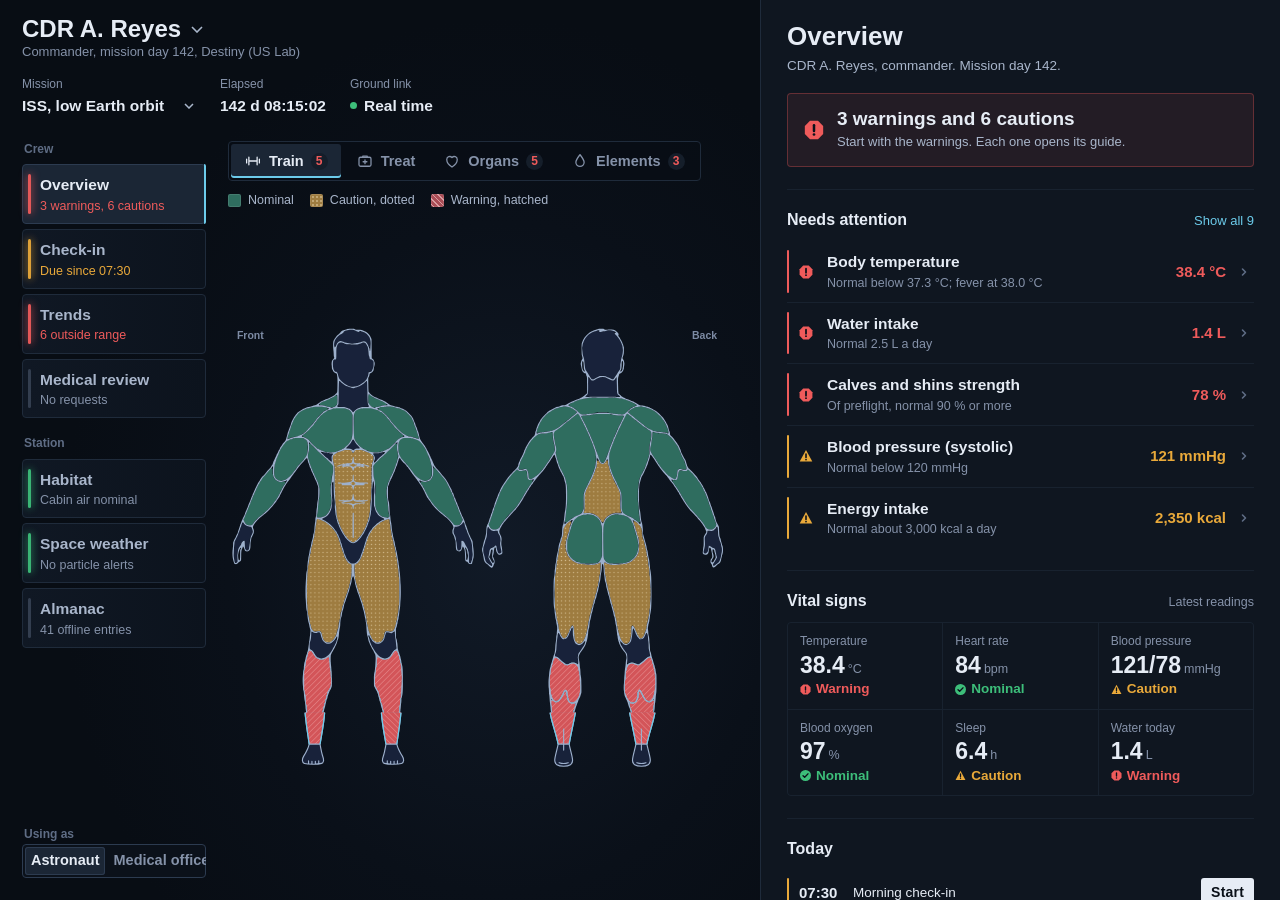
==== index.html @ b02e82f6 "Health Check at a Glance: crew health console Offline crew health console: body model always on scre" ====
<!DOCTYPE html>
<html lang="en">
<head>
<meta charset="UTF-8">
<meta name="viewport" content="width=device-width, initial-scale=1.0">
<title>Health Check at a Glance</title>
<meta name="description" content="Crew health console: body model, readings, guides and medical review, all on board.">
<link rel="icon" href="assets/img/mark.svg" type="image/svg+xml">
<link rel="stylesheet" href="assets/css/app.css"><!-- avoid-ai-design-ignore: K7 (focus styles live in app.css: :focus-visible) -->
</head>
<body>
<div class="app" id="app" data-view="overview">
  <!-- The deck: who is being looked at, where to go, and the body model. It never changes screen. -->
  <section class="deck" aria-label="Crew member and body model">
    <header class="ident">
      <div class="who">
        <label class="crew-pick"><span class="sr">Crew member</span><select id="crewSel"></select></label>
        <div class="who-sub" id="whoSub"></div>
      </div>
      <dl class="mission">
        <div><dt>Mission</dt><dd><select id="missionSel" aria-label="Mission"></select></dd></div>
        <div><dt>Elapsed</dt><dd class="num" id="met">--</dd></div>
        <div><dt>Ground link</dt><dd class="link" id="linkChip"></dd></div>
      </dl>
    </header>
    <div class="rail">
      <nav class="ann" id="ann" aria-label="Main"></nav>
      <div class="rolebox">
        <span class="ann-l" id="roleLbl">Using as</span>
        <div class="seg role slider" role="group" aria-labelledby="roleLbl">
          <button class="role-btn on" data-role="astro" aria-pressed="true">Astronaut</button>
          <button class="role-btn" data-role="cmo" aria-pressed="false">Medical officer</button>
          <i class="ink" aria-hidden="true"></i>
        </div>
      </div>
    </div>
    <div class="bodybar">
      <div class="modes slider" role="tablist" aria-label="Body view" id="modes"></div>
      <div class="legend" id="legend"></div>
    </div>
    <div class="stage" id="stage"></div>
  </section>
  <!-- Everything about the astronaut opens here. -->
  <aside class="panel" id="panel" aria-live="polite"><div class="panel-in" id="panelIn"></div></aside>
</div>
<div class="toast-wrap" id="toasts" aria-live="polite"></div>
<div class="tip" id="tip" hidden></div>
<div class="modal" id="modal" hidden><div class="modal-card" role="dialog" aria-modal="true"><div id="modalBody"></div></div></div>
<script src="assets/js/geometry.js"></script>
<script src="assets/js/data.js"></script>
<script src="assets/js/app.js"></script>
</body>
</html>
---- assets/css/app.css ----
/* avoid-ai-design-ignore: SD2 */
/* Health Check at a Glance: flight console theme
   Layout: the deck (identity, annunciator navigation, body model) stays on screen at all times.
   Everything about the astronaut opens in the panel on the right, whose width follows the screen.
   Status follows spacecraft caution and warning convention: Nominal (green circle), Caution (amber triangle),
   Warning (red diamond), always paired with a shape and a word, and with a texture on the body model. */
@font-face{font-family:"Barlow";src:url(../fonts/barlow-latin-400-normal.woff2) format("woff2");font-weight:400;font-display:swap}
@font-face{font-family:"Barlow";src:url(../fonts/barlow-latin-500-normal.woff2) format("woff2");font-weight:500;font-display:swap}
@font-face{font-family:"Barlow";src:url(../fonts/barlow-latin-600-normal.woff2) format("woff2");font-weight:600;font-display:swap}
@font-face{font-family:"Barlow";src:url(../fonts/barlow-latin-700-normal.woff2) format("woff2");font-weight:700;font-display:swap}
@font-face{font-family:"Barlow Semi Condensed";src:url(../fonts/barlow-semi-condensed-latin-500-normal.woff2) format("woff2");font-weight:500;font-display:swap}
@font-face{font-family:"Barlow Semi Condensed";src:url(../fonts/barlow-semi-condensed-latin-600-normal.woff2) format("woff2");font-weight:600;font-display:swap}
@font-face{font-family:"Barlow Semi Condensed";src:url(../fonts/barlow-semi-condensed-latin-700-normal.woff2) format("woff2");font-weight:700;font-display:swap}

:root{
  color-scheme:dark;
  /* surfaces, darkest to lightest */
  --void:#080D14; --hull:#0B111A; --panel:#0F1620; --raised:#151E2A; --raised2:#1B2635;
  --line:#1F2B3B; --line2:#18222F; --line3:#2C3B50;
  /* text */
  --ink:#E6ECF5; --ink2:#A9B6CB; --muted:#8592A9; --faint:#5F6D85;
  /* selection and focus only */
  --accent:#6CCBEA; --accent-dim:rgba(108,203,234,.12);
  /* routine and points */
  --meteor:#F07A45;
  --good:#3DBE7A; --warn:#E9A93A; --bad:#EF5B5B;
  --good-bg:rgba(61,190,122,.12); --warn-bg:rgba(233,169,58,.13); --bad-bg:rgba(239,91,91,.14); --info-bg:rgba(108,203,234,.11);
  --r:4px; --r-sm:3px;
  --pw:520px; --ease:cubic-bezier(.22,.8,.24,1);
  --cond:"Barlow Semi Condensed","Barlow","Segoe UI",Arial,sans-serif;
  font-family:"Barlow","Segoe UI",Roboto,Arial,sans-serif;
}
*{box-sizing:border-box;margin:0;padding:0}
html,body{height:100%}
body{background:var(--void);color:var(--ink);font-size:14px;line-height:1.45;-webkit-font-smoothing:antialiased;font-variant-numeric:tabular-nums;overflow:hidden}
button,select,input,textarea{font:inherit;color:inherit}
button{cursor:pointer;border:none;background:none;text-align:inherit}
a{color:var(--accent)}
:focus-visible{outline:2px solid var(--accent);outline-offset:2px}
.num{font-variant-numeric:tabular-nums}
svg{flex:none}
.sr{position:absolute;width:1px;height:1px;overflow:hidden;clip:rect(0 0 0 0)}
.s-good{--st:var(--good)}.s-warn{--st:var(--warn)}.s-bad{--st:var(--bad)}.s-info{--st:var(--accent)}.s-off{--st:var(--faint)}

/* ---------- frame ---------- */
.app{display:flex;height:100vh;overflow:hidden}
.deck{flex:1;min-width:0;display:grid;grid-template-columns:206px minmax(0,1fr);grid-template-rows:auto auto minmax(0,1fr);grid-template-areas:"ident ident" "ann bar" "ann stage";
  background:radial-gradient(ellipse 58% 60% at 66% 62%,#111A27 0%,#0A1019 62%,var(--void) 100%)}
.panel{flex:none;width:min(var(--pw),58vw);height:100vh;overflow:auto;overscroll-behavior:contain;background:var(--panel);border-left:1px solid var(--line);
  transition:width .44s var(--ease);scrollbar-width:thin;scrollbar-color:var(--line3) transparent}

/* ---------- deck: identity ---------- */
.ident{grid-area:ident;display:flex;align-items:center;gap:14px 28px;flex-wrap:wrap;padding:18px 26px 14px}
.who{min-width:0}
.crew-pick select{appearance:none;border:none;background:transparent;font-family:var(--cond);font-size:26px;font-weight:700;line-height:1.1;padding-right:22px;cursor:pointer;max-width:100%;
  background-image:url("data:image/svg+xml,%3Csvg xmlns='http://www.w3.org/2000/svg' width='12' height='7'%3E%3Cpath d='M1 1l5 5 5-5' stroke='%23A9B6CB' stroke-width='1.6' fill='none'/%3E%3C/svg%3E");background-repeat:no-repeat;background-position:right 2px center}
.crew-pick select option,.mission select option{background:var(--panel);font-size:15px}
.crew-pick select:hover{color:#fff}
.who-sub{font-size:13px;color:var(--muted);margin-top:1px}
.mission{display:flex;gap:6px 24px;flex-wrap:wrap}
.mission div{display:flex;flex-direction:column;gap:1px;min-width:0}
.mission dt{font-size:12px;color:var(--muted);font-weight:500}
.mission dd{font-family:var(--cond);font-size:15.5px;font-weight:600;white-space:nowrap}
.mission select{appearance:none;border:none;background:transparent;font-weight:600;padding-right:16px;cursor:pointer;
  background-image:url("data:image/svg+xml,%3Csvg xmlns='http://www.w3.org/2000/svg' width='10' height='6'%3E%3Cpath d='M1 1l4 4 4-4' stroke='%23A9B6CB' stroke-width='1.5' fill='none'/%3E%3C/svg%3E");background-repeat:no-repeat;background-position:right 2px center}
.link{display:flex;align-items:center;gap:7px}
.link i{width:7px;height:7px;border-radius:50%;background:var(--good);flex:none}
.link.delay i{background:var(--warn)}

/* segmented controls with a sliding indicator */
.slider{position:relative}
.slider>.ink{position:absolute;left:0;pointer-events:none;transition:transform .32s var(--ease),width .32s var(--ease),top .32s var(--ease),height .32s var(--ease)}
.seg{display:inline-flex;border:1px solid var(--line3);border-radius:var(--r);padding:2px;gap:2px;background:var(--hull);margin-left:auto}
.seg>.ink{top:2px;bottom:2px;border-radius:var(--r-sm);background:var(--raised2);box-shadow:inset 0 0 0 1px var(--line3)}
.role-btn{position:relative;z-index:1;height:28px;padding:0 12px;border-radius:var(--r-sm);font-family:var(--cond);font-size:14.5px;font-weight:600;color:var(--muted);white-space:nowrap;transition:color .2s}
.role-btn:hover,.role-btn.on{color:var(--ink)}

/* ---------- deck: annunciator navigation ----------
   Each key is a lamp: the color says how that area is doing right now, the text says why. */
.rail{grid-area:ann;display:flex;flex-direction:column;min-height:0;padding:12px 0 22px 26px;overflow:auto;scrollbar-width:none}
.ann{display:flex;flex-direction:column;gap:5px}
.rolebox{margin-top:auto;padding-top:18px;display:flex;flex-direction:column}
.rolebox .seg{margin-left:0;display:flex}
.rolebox .role-btn{flex:1;text-align:center;padding:0 6px}
.ann-l{font-size:12px;font-weight:600;color:var(--faint);margin:12px 0 1px 2px}
.ann-l:first-child{margin-top:0}
.key{position:relative;display:flex;flex-direction:column;align-items:flex-start;gap:1px;min-width:0;padding:9px 12px 9px 17px;border:1px solid var(--line);border-radius:var(--r);
  background:linear-gradient(90deg,#101824,#0C131D);transition:border-color .2s,background-color .2s}
.key .lamp{position:absolute;left:5px;top:9px;bottom:9px;width:3px;border-radius:2px;background:var(--st);box-shadow:0 0 9px var(--st);opacity:.95}
.key.s-off .lamp{box-shadow:none;opacity:.45}
.key b{font-family:var(--cond);font-size:15.5px;font-weight:600;color:var(--ink2);white-space:nowrap;overflow:hidden;text-overflow:ellipsis;max-width:100%;transition:color .2s}
.key span{font-size:12.5px;color:var(--st);line-height:1.3}
.key.s-off span,.key.s-good span{color:var(--muted)}
.key:hover{border-color:var(--line3)}
.key:hover b{color:var(--ink)}
.key.on{border-color:var(--line3);background:var(--raised2)}
.key.on b{color:var(--ink)}
.key.on::after{content:"";position:absolute;top:-1px;bottom:-1px;right:-1px;width:2px;background:var(--accent);border-radius:0 var(--r) var(--r) 0}
.key.s-bad .lamp{animation:lamp 2.2s ease-in-out infinite}
@keyframes lamp{50%{opacity:.45;box-shadow:0 0 3px var(--st)}}

/* ---------- deck: body view switch and the model ---------- */
.bodybar{grid-area:bar;display:flex;align-items:center;gap:10px 22px;flex-wrap:wrap;padding:12px 26px 0}
.modes{display:inline-flex;gap:2px;padding:2px;border:1px solid var(--line);border-radius:var(--r);background:rgba(8,13,20,.6)}
.modes>.ink{border-radius:var(--r-sm);background:var(--raised2);box-shadow:inset 0 -2px 0 var(--accent)}
.mode{position:relative;z-index:1;display:flex;align-items:center;gap:7px;height:34px;padding:0 13px;border-radius:var(--r-sm);color:var(--muted);transition:color .2s}
.mode svg{width:18px;height:18px;fill:none;stroke:currentColor;stroke-width:1.7;stroke-linecap:round;stroke-linejoin:round}
.mode b{font-family:var(--cond);font-size:14.5px;font-weight:600}
.mode:hover,.mode.on{color:var(--ink)}
.mode .n{font-family:var(--cond);font-size:12px;font-weight:700;font-style:normal;min-width:17px;height:17px;border-radius:9px;display:grid;place-items:center;padding:0 4px;background:var(--raised)}
.mode .n.warn{color:var(--warn)}.mode .n.bad{color:var(--bad)}
.legend{display:flex;flex-wrap:wrap;gap:6px 16px;margin-left:auto;font-size:12.5px;color:var(--ink2)}
.lg{display:flex;align-items:center;gap:7px;white-space:nowrap}
.sw{width:13px;height:13px;border-radius:2px;border:1px solid rgba(255,255,255,.1)}
.stage{grid-area:stage;min-height:0;display:flex;align-items:center;justify-content:flex-end;padding:6px 30px 22px 18px}
.stage svg.figure{height:100%;width:auto;max-width:100%;display:block;overflow:visible}
.stage.swap svg.figure{animation:figin .42s var(--ease)}
@keyframes figin{from{opacity:0;transform:scale(.985)}}
.viewlbl{font-family:var(--cond);font-size:13px;fill:#7D8BA4;font-weight:600}
.rg{transition:fill .25s;cursor:pointer;outline:none}
.rg.off{cursor:default}
.rg:not(.off):hover{filter:brightness(1.28)}
.rg.sel{stroke:var(--accent);stroke-width:1.4;paint-order:stroke}
.rg.ext.sel{stroke:none}
.rg:focus-visible{stroke:var(--accent);stroke-width:2}
.organ{cursor:pointer;outline:none}
.organ:hover{filter:brightness(1.2)}
.organ.sel{stroke:var(--accent)!important;stroke-width:1.3}
.organ:focus-visible{stroke:var(--accent)!important;stroke-width:2}
svg .callout{cursor:pointer;outline:none}
svg .callout text{font-family:"Barlow",Arial,sans-serif}
svg .callout .cl-n{font-size:11.5px;font-weight:600;fill:#E6ECF5}
svg .callout .cl-v{font-size:10.5px;font-weight:500}
svg .callout .cl-m{font-size:9.5px;fill:#8592A9}
svg .callout:hover .cl-n{fill:#FFFFFF}
svg .callout.sel .cl-n{fill:var(--accent)}
svg .callout.sel .leader{stroke:var(--accent)}
svg .callout:focus-visible .cl-n{text-decoration:underline}
.leader{fill:none;stroke:#3C4C68;stroke-width:.8}
.water-lbl{font:600 11px "Barlow",Arial,sans-serif;paint-order:stroke;stroke:#0E1521;stroke-width:2px;stroke-opacity:.8}
.sensor .pulse{fill:none;stroke-width:1.3;animation:pulse 2.4s ease-out infinite;transform-box:fill-box;transform-origin:center}
@keyframes pulse{0%{transform:scale(1);opacity:.9}100%{transform:scale(2.6);opacity:0}}
.fluid-wave{animation:wave 6s linear infinite}
@keyframes wave{from{transform:translateX(0)}to{transform:translateX(-80px)}}

/* ---------- panel ---------- */
.panel-in{padding:22px 26px 34px;min-height:100%}
.ph{margin-bottom:18px}
.crumb{display:flex;gap:7px;align-items:center;font-size:12.5px;color:var(--faint);margin-bottom:3px}
.crumb button{color:var(--muted);font-weight:500}
.crumb button:hover{color:var(--ink)}
.ph-row{display:flex;align-items:center;gap:12px;flex-wrap:wrap}
.ph h2{font-family:var(--cond);font-size:26px;font-weight:700;line-height:1.15}
.ph-sub{font-size:13.5px;color:var(--ink2);margin-top:4px}
.pb{display:flex;flex-direction:column;gap:22px}
.blk{min-width:0}
.blk+.blk,.fold+.blk,.blk+.fold,.verdict+.blk{border-top:1px solid var(--line2);padding-top:18px}
.blk-h{display:flex;align-items:baseline;gap:10px;margin-bottom:10px}
.blk-h h3{font-family:var(--cond);font-size:16px;font-weight:600;color:var(--ink)}
.blk-h .aside{margin-left:auto;font-size:12.5px;color:var(--muted);text-align:right}
.lead{font-size:14px;color:var(--ink2);line-height:1.5}
.lead .muted{color:var(--muted)}
.linkbtn{color:var(--accent);font-size:13px;font-weight:500;display:inline-flex;align-items:center;gap:4px}
.linkbtn:hover{text-decoration:underline}
.linkbtn.more{align-self:flex-start}
.go{width:12px;height:12px;fill:none;stroke:currentColor;stroke-width:1.6;stroke-linecap:round;stroke-linejoin:round}
.empty{padding:18px 0;color:var(--muted)}
.actions-row{display:flex;gap:8px;flex-wrap:wrap;align-items:center}

/* entrance: the header, then each block, a few frames apart */
.panel-in.enter .ph,.panel-in.enter .pb>*{animation:rise .42s var(--ease) both}
.panel-in.enter .pb>*:nth-child(1){animation-delay:.04s}
.panel-in.enter .pb>*:nth-child(2){animation-delay:.08s}
.panel-in.enter .pb>*:nth-child(3){animation-delay:.12s}
.panel-in.enter .pb>*:nth-child(4){animation-delay:.16s}
.panel-in.enter .pb>*:nth-child(n+5){animation-delay:.2s}
@keyframes rise{from{opacity:0;transform:translateY(8px)}}
.flash{animation:fade .3s var(--ease)}
@keyframes fade{from{opacity:0;transform:translateY(4px)}}

/* folds: closed by default, open with an animated height */
.fold{border-top:1px solid var(--line2)}
.fold-h{display:flex;align-items:center;gap:10px;width:100%;padding:13px 0;color:var(--ink2)}
.fold-h:hover{color:var(--ink)}
.ft{font-family:var(--cond);font-size:15.5px;font-weight:600}
.fold-h .aside{margin-left:auto;font-size:12.5px;color:var(--muted)}
.chev{width:12px;height:12px;fill:none;stroke:currentColor;stroke-width:1.6;stroke-linecap:round;transition:transform .3s var(--ease)}
.fold-h .aside+.chev{margin-left:0}
.fold-h .ft+.chev{margin-left:auto}
.fold.open .chev{transform:rotate(180deg)}
.fold-b{display:grid;grid-template-rows:0fr;transition:grid-template-rows .36s var(--ease)}
.fold.open .fold-b{grid-template-rows:1fr}
.fold-in{overflow:hidden;min-height:0}
.fold.open .fold-in{padding-bottom:6px}

/* tabs: one pane at a time */
.tabs{display:flex;gap:4px;border-bottom:1px solid var(--line);margin:16px 0 14px}
.tabs>.ink{bottom:-1px;height:2px;background:var(--accent)}
.tab{display:flex;align-items:center;gap:7px;padding:9px 10px;font-family:var(--cond);font-size:15px;font-weight:600;color:var(--muted);transition:color .2s}
.tab:hover,.tab.on{color:var(--ink)}
.dot{width:7px;height:7px;border-radius:50%;display:inline-block}
.dot.warn{background:var(--warn)}.dot.bad{background:var(--bad)}.dot.info{background:var(--accent)}.dot.good{background:var(--good)}

/* ---------- overview ---------- */
.verdict{display:flex;gap:13px;align-items:center;padding:14px 16px;border-radius:var(--r);background:color-mix(in srgb,var(--st) 9%,transparent);border:1px solid color-mix(in srgb,var(--st) 32%,transparent)}
.verdict b{display:block;font-family:var(--cond);font-size:19px;font-weight:600;line-height:1.2}
.verdict span{font-size:13px;color:var(--ink2)}
.attn{display:flex;flex-direction:column}
.at{display:grid;grid-template-columns:16px minmax(0,1fr) auto 12px;gap:12px;align-items:center;padding:10px 4px 10px 12px;border-bottom:1px solid var(--line2);position:relative;transition:background-color .2s}
.at::before{content:"";position:absolute;left:0;top:9px;bottom:9px;width:2px;border-radius:1px;background:var(--st)}
.at:last-child{border-bottom:none}
.at:hover{background:var(--raised)}
.at-t{min-width:0}
.at-t b{display:block;font-family:var(--cond);font-size:15.5px;font-weight:600}
.at-t small{display:block;font-size:12.5px;color:var(--muted);white-space:nowrap;overflow:hidden;text-overflow:ellipsis}
.at-v{font-family:var(--cond);font-size:15px;font-weight:600;color:var(--st);white-space:nowrap}
.at .go{color:var(--faint);transition:transform .2s var(--ease)}
.at:hover .go{transform:translateX(2px);color:var(--ink2)}
.vitals{display:grid;grid-template-columns:repeat(3,minmax(0,1fr));gap:1px;background:var(--line2);border:1px solid var(--line2);border-radius:var(--r);overflow:hidden}
.vt{display:flex;flex-direction:column;gap:1px;padding:10px 12px;background:var(--panel);transition:background-color .2s}
.vt:hover{background:var(--raised)}
.vt-l{font-size:12px;color:var(--muted);font-weight:500}
.vt b{font-family:var(--cond);font-size:23px;font-weight:600;line-height:1.15}
.vt b small{font-size:12.5px;color:var(--muted);font-weight:500;margin-left:3px}
.vt em{font-style:normal;font-family:var(--cond);font-size:13.5px;font-weight:600;color:var(--st);display:flex;align-items:center;gap:5px}
.routine{display:flex;flex-direction:column}
.rt{display:flex;align-items:center;gap:12px;padding:8px 0 8px 12px;border-bottom:1px solid var(--line2);font-size:13.5px;position:relative}
.rt:last-child{border-bottom:none}
.rt time{font-family:var(--cond);font-weight:600;font-size:15px;width:42px;flex:none}
.rt>:last-child{margin-left:auto}
.rt.due::before{content:"";position:absolute;left:0;top:8px;bottom:8px;width:2px;background:var(--warn);border-radius:1px}

/* ---------- status ---------- */
.status{display:inline-flex;align-items:center;gap:6px;font-family:var(--cond);font-size:14px;font-weight:600;padding:2px 9px 2px 7px;border-radius:var(--r-sm);white-space:nowrap}
.status svg{width:13px;height:13px}
.status.good{background:var(--good-bg);color:var(--good)}
.status.warn{background:var(--warn-bg);color:var(--warn)}
.status.bad{background:var(--bad-bg);color:var(--bad)}
.status.info{background:var(--info-bg);color:var(--accent)}
.note{font-size:13px;color:var(--ink2);padding:9px 12px;background:color-mix(in srgb,var(--st) 8%,transparent);border-radius:var(--r-sm);margin-top:12px}

/* ---------- readings ---------- */
.metrics{display:grid;grid-template-columns:repeat(3,minmax(0,1fr));border-top:1px solid var(--line2);border-bottom:1px solid var(--line2)}
.metric{padding:10px 12px 10px 0;min-width:0}
.metric+.metric{padding-left:12px;border-left:1px solid var(--line2)}
.metric small{display:block;font-size:12px;color:var(--muted);font-weight:500}
.metric b{display:block;font-family:var(--cond);font-size:23px;font-weight:600;line-height:1.15;margin:2px 0}
.metric b .u{font-size:13px;color:var(--muted);font-weight:500}
.metric em{font-style:normal;font-family:var(--cond);font-size:14px;font-weight:600;display:flex;align-items:center;gap:5px}
.metric .ref{display:block;font-size:11.5px;color:var(--muted);margin-top:3px}
.chartbox{margin-top:16px}
.chartbox .cap,.cap{font-size:12.5px;color:var(--muted);font-weight:500;margin-bottom:4px}
.chartwrap{margin-top:8px}
svg.chart{display:block;width:100%;height:auto;overflow:visible}
svg.chart text{font-family:"Barlow",Arial,sans-serif;font-size:10.5px;fill:#8592A9}
.tip{position:fixed;z-index:80;pointer-events:none;background:#0A1018;border:1px solid var(--line3);border-radius:var(--r-sm);padding:6px 9px;font-size:12.5px;color:var(--ink);white-space:nowrap;box-shadow:0 8px 24px rgba(0,0,0,.4)}
.tip b{font-family:var(--cond);font-size:15px}
.stats{display:grid;grid-template-columns:repeat(4,1fr);margin-top:10px;border-top:1px solid var(--line2)}
.stats div{padding:9px 0}
.stats div+div{padding-left:12px;border-left:1px solid var(--line2)}
.stats small{display:block;font-size:12px;color:var(--muted)}
.stats b{font-family:var(--cond);font-size:19px;font-weight:600}
.trend-main .row{display:flex;align-items:center;gap:10px}
.h2{font-family:var(--cond);font-size:19px;font-weight:600;color:var(--ink)}
.muted{color:var(--muted)}
.ink2{color:var(--ink2)}
.small{font-size:12.5px}
.row{display:flex;align-items:center;gap:10px;flex-wrap:wrap}
.spacer{flex:1}
.klist{display:flex;flex-direction:column}
.ki{display:grid;grid-template-columns:14px minmax(0,1fr) auto 64px;align-items:center;gap:10px;padding:7px 8px;border-bottom:1px solid var(--line2);font-size:13.5px;color:var(--ink2);text-align:left;transition:background-color .2s}
.ki:last-child{border-bottom:none}
.ki:hover{background:var(--raised);color:var(--ink)}
.ki.sel{background:var(--raised2);color:var(--ink);box-shadow:inset 2px 0 0 var(--accent)}
.ki b{font-family:var(--cond);font-size:14.5px;font-weight:600;color:var(--ink);white-space:nowrap}
.ki b small{color:var(--muted);font-weight:500}
.tbl{width:100%;border-collapse:collapse;font-size:13px}
.tbl th{font-size:12px;color:var(--muted);font-weight:500;text-align:left;padding:6px 8px 6px 0;border-bottom:1px solid var(--line)}
.tbl td{padding:6px 8px 6px 0;border-bottom:1px solid var(--line2);color:var(--ink2)}
.tbl td b{color:var(--ink);font-weight:600}

/* ---------- steps, guides ---------- */
.steps{display:flex;flex-direction:column;list-style:none}
.step{display:flex;gap:12px;align-items:flex-start;padding:10px 0;border-bottom:1px solid var(--line2)}
.step:last-child{border-bottom:none}
.step .n{width:22px;height:22px;flex:none;border-radius:50%;border:1px solid var(--line3);display:grid;place-items:center;font-family:var(--cond);font-weight:700;font-size:13px;color:var(--ink2)}
.step b{font-family:var(--cond);font-size:15.5px;font-weight:600;color:var(--ink)}
.step p{font-size:13.5px;color:var(--ink2);margin-top:1px}
.step .chips{display:flex;gap:5px;flex-wrap:wrap;margin-top:6px}
.eq{font-size:11.5px;font-weight:500;padding:1px 6px;border-radius:var(--r-sm);background:var(--raised2);color:#C9D6EE}
.eq.load{background:rgba(240,122,69,.14);color:#F6A27C}
.step input[type=checkbox]{width:17px;height:17px;margin-top:3px;accent-color:var(--good);flex:none}
.redflags{border:1px solid rgba(239,91,91,.34);background:rgba(239,91,91,.07);border-radius:var(--r);padding:11px 14px}
.redflags h4{font-family:var(--cond);font-size:15px;font-weight:600;color:#F48A8A;display:flex;align-items:center;gap:7px;margin-bottom:6px}
.redflags label{display:flex;gap:10px;align-items:flex-start;font-size:13.5px;color:#EBCACA;padding:4px 0;cursor:pointer}
.redflags input{accent-color:var(--bad);margin-top:3px;width:15px;height:15px;flex:none}
.redflags ul{list-style:none}
.redflags li{font-size:13.5px;color:#EBCACA;padding:3px 0 3px 14px;position:relative}
.redflags li::before{content:"";position:absolute;left:0;top:11px;width:5px;height:5px;background:var(--bad);transform:rotate(45deg)}
.conds{display:flex;flex-wrap:wrap;gap:6px;margin-bottom:14px}
.cond,.chip{border:1px solid var(--line3);border-radius:var(--r-sm);padding:4px 10px;font-size:13px;font-weight:500;color:var(--ink2);background:transparent;transition:border-color .2s,color .2s,background-color .2s}
.cond:hover,.chip:hover{color:var(--ink)}
.cond.on,.chip.on{border-color:var(--accent);color:var(--ink);background:var(--accent-dim)}
.linked{display:flex;gap:6px;flex-wrap:wrap;margin-top:10px}
.lk{display:flex;align-items:center;gap:6px;font-size:12.5px;padding:3px 8px;border-radius:var(--r-sm);background:var(--raised);color:var(--ink2)}
.lk b{color:var(--ink)}
.kit{font-size:13px;color:var(--ink2);margin-top:12px}
.notice{border-radius:var(--r);padding:10px 13px;font-size:13px;line-height:1.5}
.notice.warn{background:var(--warn-bg);color:#F2CF8E}

/* ---------- buttons ---------- */
.btn{display:inline-flex;align-items:center;justify-content:center;gap:7px;height:34px;border-radius:var(--r-sm);padding:0 14px;font-family:var(--cond);font-weight:600;font-size:15px;transition:background-color .15s,border-color .15s,filter .15s,transform .15s;white-space:nowrap;letter-spacing:.2px}
.btn:active:not(:disabled){transform:translateY(1px)}
.btn svg{width:16px;height:16px;fill:none;stroke:currentColor;stroke-width:2;stroke-linecap:round;stroke-linejoin:round}
.btn.primary{background:var(--ink);color:#0A1018}
.btn.primary:hover{background:#FFFFFF}
.btn.meteor{background:var(--meteor);color:#1F0C03}
.btn.danger{background:var(--bad);color:#2A0606}
.btn.good{background:var(--good);color:#04210F}
.btn.danger:hover,.btn.good:hover,.btn.meteor:hover{filter:brightness(1.08)}
.btn.ghost{background:transparent;border:1px solid var(--line3);color:var(--ink)}
.btn.ghost:hover{background:var(--raised2)}
.btn:disabled{opacity:.45;cursor:not-allowed}
.btn.sm{height:28px;padding:0 10px;font-size:14px}
.actbox{display:flex;flex-direction:column;gap:12px;align-items:flex-start}
.actbox .flow{align-self:stretch}

/* ---------- review flow ---------- */
.flow{display:grid;grid-template-columns:repeat(4,1fr);gap:4px}
.fstep{padding:7px 0 0;font-size:11.5px;color:var(--muted);border-top:2px solid var(--line3);line-height:1.3;transition:border-color .3s}
.fstep b{display:block;color:var(--ink2);font-family:var(--cond);font-size:13.5px;font-weight:600}
.fstep.done{border-color:var(--good)}
.fstep.done b{color:var(--good)}
.fstep.now{border-color:var(--warn)}
.fstep.now b{color:var(--warn)}
.cases{display:flex;flex-direction:column}
.case{display:grid;grid-template-columns:16px minmax(0,1fr) auto;gap:10px;align-items:center;padding:10px 8px;border-bottom:1px solid var(--line2);transition:background-color .2s}
.case:last-child{border-bottom:none}
.case:hover{background:var(--raised)}
.case.on{background:var(--raised2);box-shadow:inset 2px 0 0 var(--accent)}
.cs-t b{display:block;font-family:var(--cond);font-size:15px;font-weight:600}
.cs-t small{font-size:12px;color:var(--muted)}
.dl{display:grid;grid-template-columns:1fr 1fr;gap:12px 18px;margin-top:14px}
.dl dt{font-size:12px;color:var(--muted);font-weight:500}
.dl dd{font-size:13.5px;color:var(--ink2)}
.emptystate{display:flex;gap:14px;align-items:flex-start;padding:16px 0}
.emptystate b{font-family:var(--cond);font-size:17px;font-weight:600}
.emptystate p{font-size:13.5px;color:var(--ink2);margin-top:2px;max-width:420px}
textarea{width:100%;border:1px solid var(--line3);border-radius:var(--r-sm);padding:8px 10px;min-height:84px;resize:vertical;outline:none;background:var(--hull);font-size:13.5px}
textarea:focus{border-color:var(--accent)}
.ctl{display:flex;flex-direction:column;gap:5px}
.ctl span{font-size:12px;color:var(--muted);font-weight:500}
.ctl select{border:1px solid var(--line3);background:var(--hull);border-radius:var(--r-sm);padding:6px 30px 6px 10px;font-family:var(--cond);font-weight:600;font-size:15px;appearance:none;width:100%;background-image:url("data:image/svg+xml,%3Csvg xmlns='http://www.w3.org/2000/svg' width='10' height='6'%3E%3Cpath d='M1 1l4 4 4-4' stroke='%23A9B6CB' stroke-width='1.5' fill='none'/%3E%3C/svg%3E");background-repeat:no-repeat;background-position:right 10px center}
.ctl select option{background:var(--panel)}
.blk .actions-row{margin-top:12px}

/* ---------- training ---------- */
.xp{display:flex;align-items:center;gap:10px;font-size:13px;align-self:stretch}
.xbar{flex:1;height:5px;border-radius:3px;background:var(--line);overflow:hidden}
.xbar i{display:block;height:100%;background:var(--meteor);transition:width .5s var(--ease)}
.badges{display:flex;gap:6px;flex-wrap:wrap}
.badge{display:flex;align-items:center;gap:6px;font-size:12px;font-weight:500;padding:2px 8px 2px 3px;border-radius:var(--r-sm);background:rgba(240,122,69,.11);color:#F6A27C}
.badge i{width:16px;height:16px;border-radius:2px;background:var(--meteor);display:grid;place-items:center;color:#1F0C03;font-style:normal;font-size:9.5px}
.badge.locked{background:var(--raised);color:var(--faint)}
.badge.locked i{background:var(--line);color:var(--muted)}
.runner{border:1px solid rgba(240,122,69,.4);background:rgba(240,122,69,.05);border-radius:var(--r);padding:12px 14px}
.runner .big{font-family:var(--cond);font-size:30px;font-weight:700}
.sets{display:flex;gap:5px;margin:10px 0}
.sets i{width:28px;height:4px;border-radius:2px;background:var(--line);transition:background-color .3s}
.sets i.on{background:var(--meteor)}

/* ---------- check-in ---------- */
.fields{display:grid;grid-template-columns:repeat(4,minmax(0,1fr));gap:12px}
.field label{display:block;font-size:12.5px;font-weight:500;color:var(--ink2);margin-bottom:4px}
.field .inp{display:flex;align-items:center;border:1px solid var(--line3);border-radius:var(--r-sm);background:var(--hull);overflow:hidden;transition:border-color .2s}
.field input{border:none;outline:none;padding:7px 10px;width:100%;min-width:0;font-family:var(--cond);font-size:17px;font-weight:600;background:transparent}
.field input::placeholder{color:#55637C}
.field .u{font-size:12px;color:var(--muted);padding-right:9px;white-space:nowrap}
.field .inp:focus-within{border-color:var(--accent)}
.field .lv{font-size:12px;margin-top:4px;min-height:16px}
.scale{display:flex;gap:6px}
.scale button{flex:1;border:1px solid var(--line3);border-radius:var(--r-sm);padding:7px 0;font-family:var(--cond);font-weight:600;font-size:16px;background:var(--hull);text-align:center;transition:border-color .2s,background-color .2s}
.scale button.on{border-color:var(--accent);background:var(--accent-dim);color:var(--ink)}
.water{display:flex;align-items:center;gap:12px;flex-wrap:wrap}
.water>b{font-family:var(--cond);font-size:18px}
.cup{display:flex;gap:4px}
.cup i{width:13px;height:21px;border-radius:2px 2px 3px 3px;border:1px solid #3D6B87;transition:background-color .25s}
.cup i.on{background:#3E9CC4;border-color:#6CCBEA}
.symp{display:flex;flex-wrap:wrap;gap:6px}
.symp label{display:flex;align-items:center;gap:7px;border:1px solid var(--line3);border-radius:var(--r-sm);padding:4px 10px;font-size:13px;cursor:pointer}
.symp label:has(input:checked){border-color:var(--accent);background:var(--accent-dim)}
.symp input{accent-color:var(--accent)}
.photo{display:flex;gap:12px;align-items:center}
.drop{border:1px dashed #3A4A66;border-radius:var(--r);padding:12px 14px;flex:1;font-size:13px;color:var(--ink2);cursor:pointer}
.drop:hover{border-color:var(--accent)}
.thumb{width:76px;height:76px;border-radius:var(--r);object-fit:cover;border:1px solid var(--line)}
.results{display:grid;grid-template-columns:repeat(3,minmax(0,1fr));gap:0 12px;margin-top:14px;border-top:1px solid var(--line2)}
.results .metric{padding:9px 0;border-left:none!important;border-bottom:1px solid var(--line2)}
.results .metric b{font-size:18px}

/* ---------- habitat, weather ---------- */
.gauges{display:grid;grid-template-columns:repeat(3,minmax(0,1fr));gap:1px;background:var(--line2);border:1px solid var(--line2);border-radius:var(--r);overflow:hidden}
.gauge{display:flex;flex-direction:column;padding:10px 12px;background:var(--panel);text-align:left;transition:background-color .2s}
.gauge:hover{background:var(--raised)}
.gauge.sel{background:var(--raised2);box-shadow:inset 0 -2px 0 var(--accent)}
.g-n{font-size:12px;color:var(--muted);font-weight:500}
.gauge b{font-family:var(--cond);font-size:22px;font-weight:600;line-height:1.2}
.gauge b small{font-size:12.5px;color:var(--muted);font-weight:500}
.band{position:relative;height:5px;border-radius:3px;background:var(--line);margin:8px 0 6px}
.band i{position:absolute;top:0;bottom:0;border-radius:3px;background:rgba(61,190,122,.45)}
.band em{position:absolute;top:-4px;width:3px;height:13px;background:var(--ink);border-radius:1px}
.g-r{font-size:11.5px;color:var(--muted);display:flex;align-items:center;gap:5px}
.banner{display:flex;gap:11px;align-items:flex-start;border-radius:var(--r);padding:10px 13px;font-size:13.5px}
.banner svg{margin-top:2px}
.banner.sep{background:rgba(239,91,91,.1);border:1px solid rgba(239,91,91,.45);color:#F7B4B4}
.banner.caution{background:rgba(233,169,58,.09);border:1px solid rgba(233,169,58,.4);color:#F2CF8E}
.banner.ok{background:rgba(61,190,122,.08);border:1px solid rgba(61,190,122,.32);color:#9FE2BE}
.kv{width:100%;border-collapse:collapse;font-size:13px}
.kv td{padding:8px 0;border-bottom:1px solid var(--line2);vertical-align:top;color:var(--ink2)}
.kv td:first-child{color:var(--muted);width:38%;padding-right:10px}
.kv tr:last-child td{border-bottom:none}
.feed{display:flex;flex-direction:column;max-height:340px;overflow:auto;scrollbar-width:thin;scrollbar-color:var(--line3) transparent}
.ev{display:grid;grid-template-columns:52px minmax(0,1fr) auto;gap:12px;align-items:start;padding:9px 0;border-bottom:1px solid var(--line2)}
.ev:last-child{border-bottom:none}
.ev .ty{font-family:var(--cond);font-size:13px;font-weight:700;text-align:center;padding:2px 0;border-radius:var(--r-sm)}
.ev p{font-size:13px;color:var(--ink2)}
.ev b{font-family:var(--cond);font-weight:600;font-size:15px}
.ev time{font-size:12px;color:var(--muted);white-space:nowrap}

/* ---------- almanac: an offline reference book ---------- */
.app[data-view=almanac] .panel{overflow:hidden}
.app[data-view=almanac] .panel-in{height:100%;display:flex;flex-direction:column;padding-bottom:0}
.app[data-view=almanac] .pb{flex:1;min-height:0}
.al-top{display:flex;flex-direction:column;gap:10px}
.search{display:flex;align-items:center;gap:9px;border:1px solid var(--line3);border-radius:var(--r);padding:0 12px;background:var(--hull);transition:border-color .2s}
.search:focus-within{border-color:var(--accent)}
.search svg{width:17px;height:17px;fill:none;stroke:var(--muted);stroke-width:1.8;stroke-linecap:round}
.search input{flex:1;min-width:0;border:none;outline:none;background:transparent;height:38px;font-size:14.5px}
.search input::placeholder{color:#55637C}
.al-cats{display:flex;gap:6px;flex-wrap:wrap}
.al-grid{flex:1;min-height:0;display:grid;grid-template-columns:230px minmax(0,1fr);border-top:1px solid var(--line);margin:0 -26px}
.al-list,.al-read{overflow:auto;scrollbar-width:thin;scrollbar-color:var(--line3) transparent}
.al-list{border-right:1px solid var(--line);padding:10px 0 24px;background:#0D131C}
.al-g h4{font-size:12px;font-weight:600;color:var(--muted);padding:10px 18px 4px 26px}
.al-i{display:flex;align-items:center;gap:8px;width:100%;padding:6px 14px 6px 26px;font-size:13.5px;color:var(--ink2);transition:background-color .15s,color .15s}
.al-i:hover{background:var(--raised);color:var(--ink)}
.al-i.on{background:var(--raised2);color:var(--ink);box-shadow:inset 2px 0 0 var(--accent)}
.al-i .dot{margin-left:-15px;margin-right:1px;flex:none}
.al-list .empty{padding:18px 26px}
.al-read{padding:20px 26px 34px}
.al-entry{display:flex;flex-direction:column;gap:12px;max-width:620px}
.al-cat{font-size:12.5px;color:var(--accent);font-weight:500}
.al-entry h3{font-family:var(--cond);font-size:28px;font-weight:700;line-height:1.1;margin-top:-6px}
.al-h{font-family:var(--cond);font-size:16px;font-weight:600;margin-top:8px;padding-top:12px;border-top:1px solid var(--line2)}
.al-entry .actions-row{margin-top:8px}
.al-start h3{font-family:var(--cond);font-size:20px;font-weight:600;margin-bottom:12px}
.al-quick{display:grid;grid-template-columns:repeat(2,minmax(0,1fr));gap:1px;background:var(--line2);border:1px solid var(--line2);border-radius:var(--r);overflow:hidden}
.al-q{display:flex;flex-direction:column;gap:2px;padding:12px 14px;background:var(--panel);position:relative;transition:background-color .2s}
.al-q::before{content:"";position:absolute;left:0;top:12px;bottom:12px;width:2px;background:var(--bad)}
.al-q:hover{background:var(--raised)}
.al-q b{font-family:var(--cond);font-size:16px;font-weight:600}
.al-q span{font-size:12.5px;color:var(--muted)}

/* ---------- toast, modal ---------- */
.toast-wrap{position:fixed;left:250px;bottom:22px;display:flex;flex-direction:column;gap:8px;z-index:60}
.toast{background:#0A1018;border:1px solid var(--line3);color:var(--ink);border-radius:var(--r);padding:10px 14px;font-size:13.5px;box-shadow:0 12px 30px rgba(0,0,0,.45);max-width:360px;animation:tin .28s var(--ease);display:flex;gap:10px;transition:opacity .35s,transform .35s}
.toast.out{opacity:0;transform:translateY(6px)}
.toast b{color:var(--ink);font-family:var(--cond);font-weight:600}
@keyframes tin{from{transform:translateY(8px);opacity:0}}
.modal{position:fixed;inset:0;background:rgba(5,9,15,.68);display:grid;place-items:center;z-index:70;padding:20px;opacity:0;transition:opacity .2s}
.modal.in{opacity:1}
.modal[hidden]{display:none}
.modal-card{background:var(--panel);border:1px solid var(--line3);border-radius:var(--r);max-width:640px;width:100%;max-height:86vh;overflow:auto;padding:20px 22px;box-shadow:0 30px 80px rgba(0,0,0,.5);transform:translateY(8px);transition:transform .25s var(--ease)}
.modal.in .modal-card{transform:none}

/* ---------- responsive ---------- */
@media (max-width:1440px){
  .ident{padding:16px 22px 12px}
  .rail{padding-left:22px}
  .bodybar{padding-left:22px;padding-right:22px}
  .crew-pick select{font-size:24px}
}
/* narrower desktops: the station keys move to a second row */
@media (max-width:1366px){
  .fields{grid-template-columns:repeat(2,minmax(0,1fr))}
  .legend{margin-left:0}
}
@media (max-width:1100px){
  .panel{width:min(var(--pw),50vw)}
  .deck{grid-template-columns:176px minmax(0,1fr)}
  .rail{padding-left:16px}
  .ident{padding:14px 16px 10px;gap:8px 20px}
  .bodybar{padding-left:16px;padding-right:12px}
  .stage{padding:4px 12px 16px 8px}
  .key{padding:8px 10px 8px 15px}
  .rolebox .seg{flex-direction:column}
  .rolebox .role-btn{text-align:left;padding:0 10px}
  .mode b{display:none}
  .mode{padding:0 10px}
  .al-grid{grid-template-columns:190px minmax(0,1fr)}
  .vitals,.gauges{grid-template-columns:repeat(2,minmax(0,1fr))}
}
@media (max-width:900px){
  .rolebox .seg{flex-direction:row}
  .rolebox .role-btn{text-align:center}
  body{overflow:auto}
  .app{flex-direction:column;height:auto;overflow:visible}
  .deck{display:flex;flex-direction:column}
  .rail{padding:0 16px;overflow:visible}
  .ann{display:grid;grid-template-columns:repeat(auto-fill,minmax(160px,1fr))}
  .ann .ann-l{display:none}
  .rolebox{padding-top:12px}
  .toast-wrap{left:16px}
  .stage{height:72vh;min-height:440px;justify-content:center;padding:4px 10px 14px}
  .panel{width:100%;height:auto;overflow:visible;border-left:none;border-top:1px solid var(--line);transition:none}
  .app[data-view=almanac] .panel{overflow:visible}
  .app[data-view=almanac] .panel-in{height:auto}
  .al-grid{grid-template-columns:1fr;margin:0 -16px}
  .al-list{max-height:260px;border-right:none;border-bottom:1px solid var(--line)}
  .panel-in{padding:20px 16px 30px}
  .ident{padding:14px 16px 10px}
  .bodybar{padding-left:16px;padding-right:16px}
  .mode b{display:inline}
}
@media (max-width:560px){
  .ann{grid-template-columns:repeat(2,minmax(0,1fr))}
  .mode b{display:none}
  .fields,.metrics,.results,.stats{grid-template-columns:1fr 1fr}
  .metric:nth-child(odd){padding-left:0;border-left:none}
  .stats div:nth-child(odd){padding-left:0;border-left:none}
  .flow{grid-template-columns:1fr 1fr}
  .al-quick,.dl{grid-template-columns:1fr}
  .crew-pick select{font-size:22px}
}
@media (prefers-reduced-motion:reduce){*{animation:none!important;transition:none!important}}
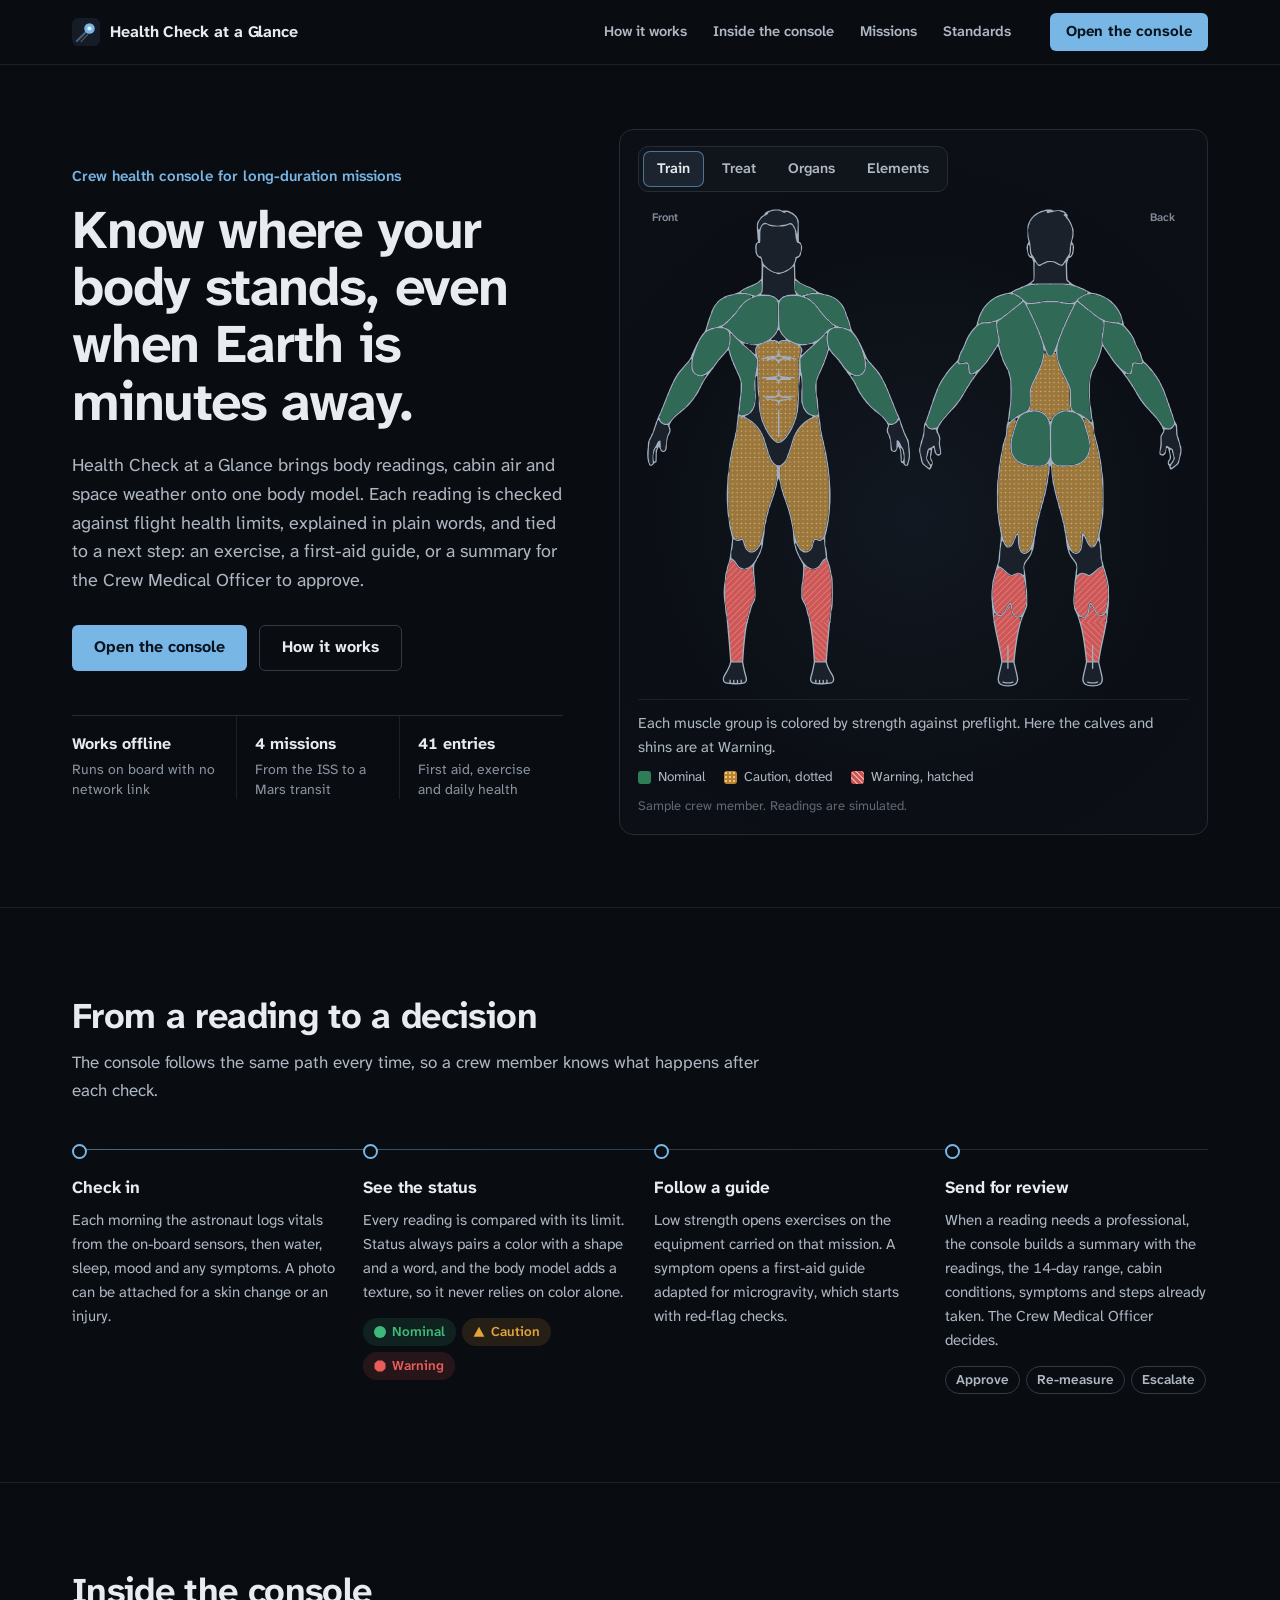
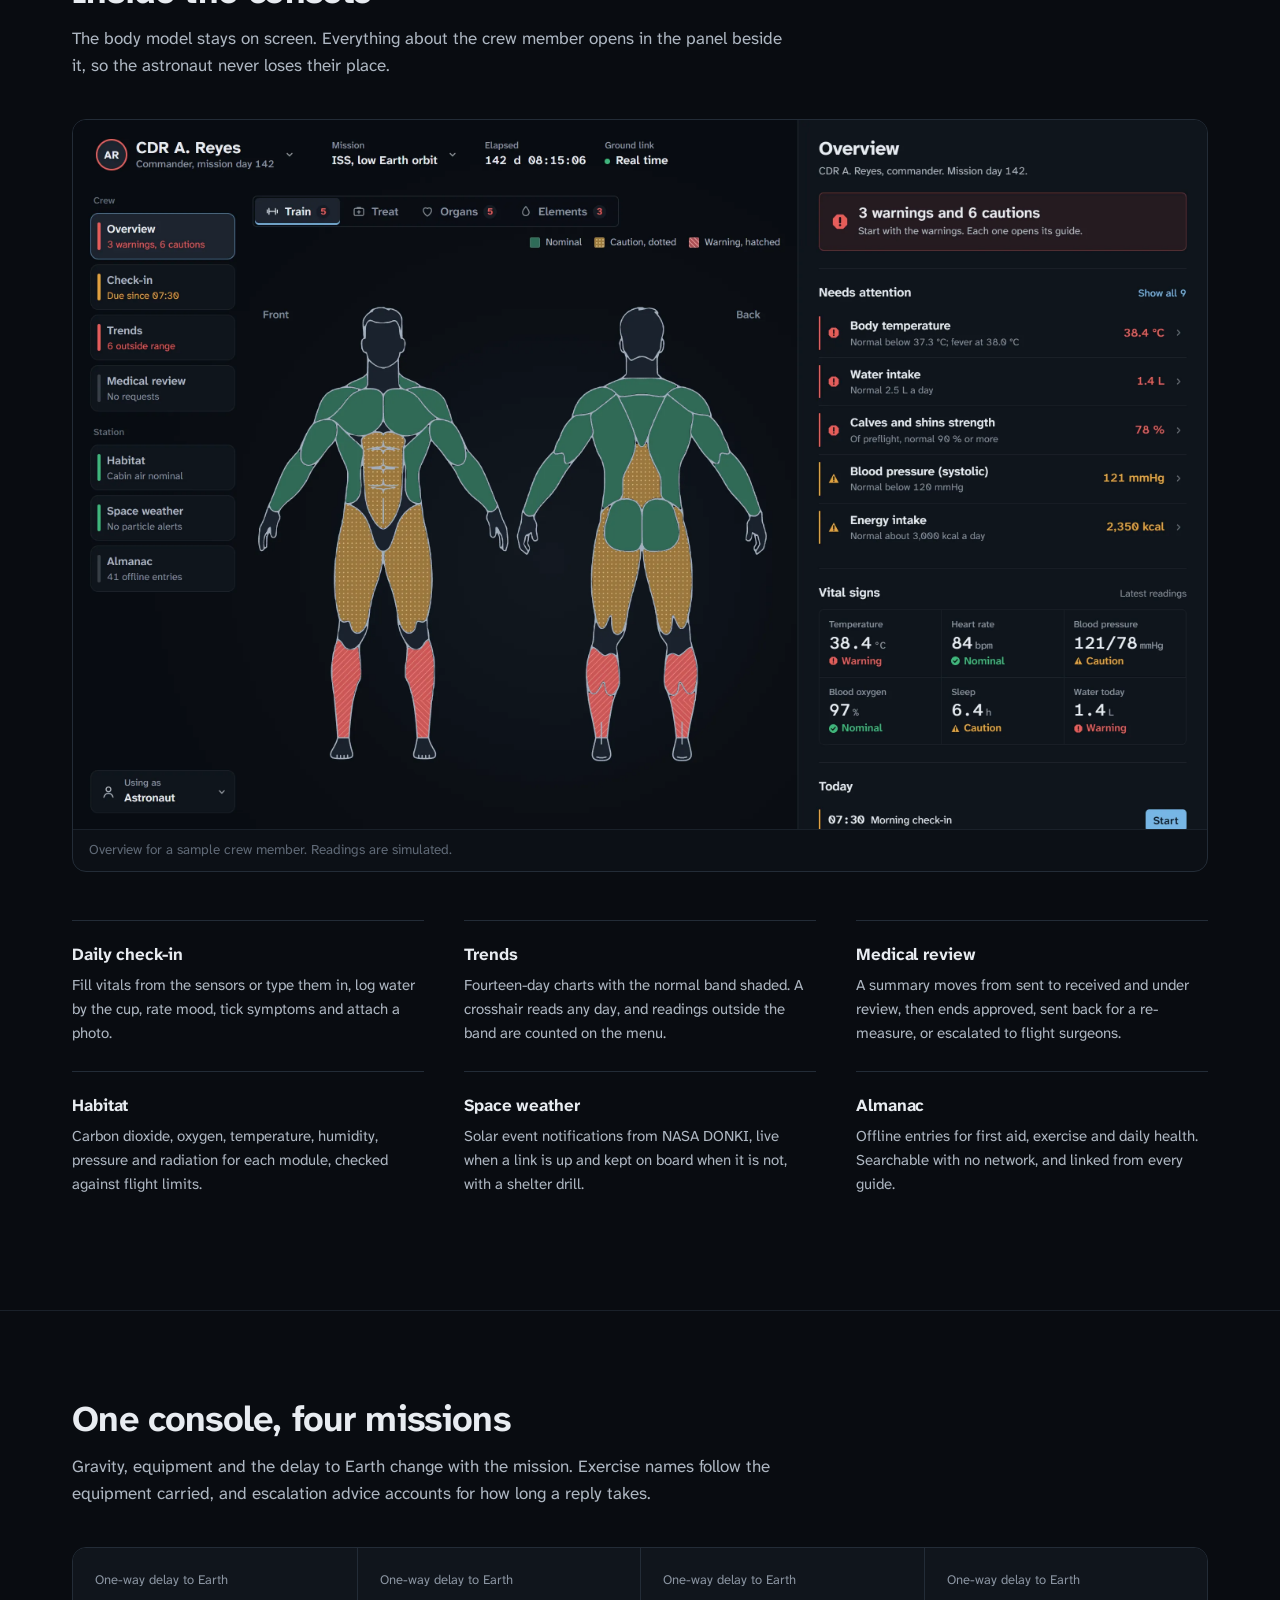
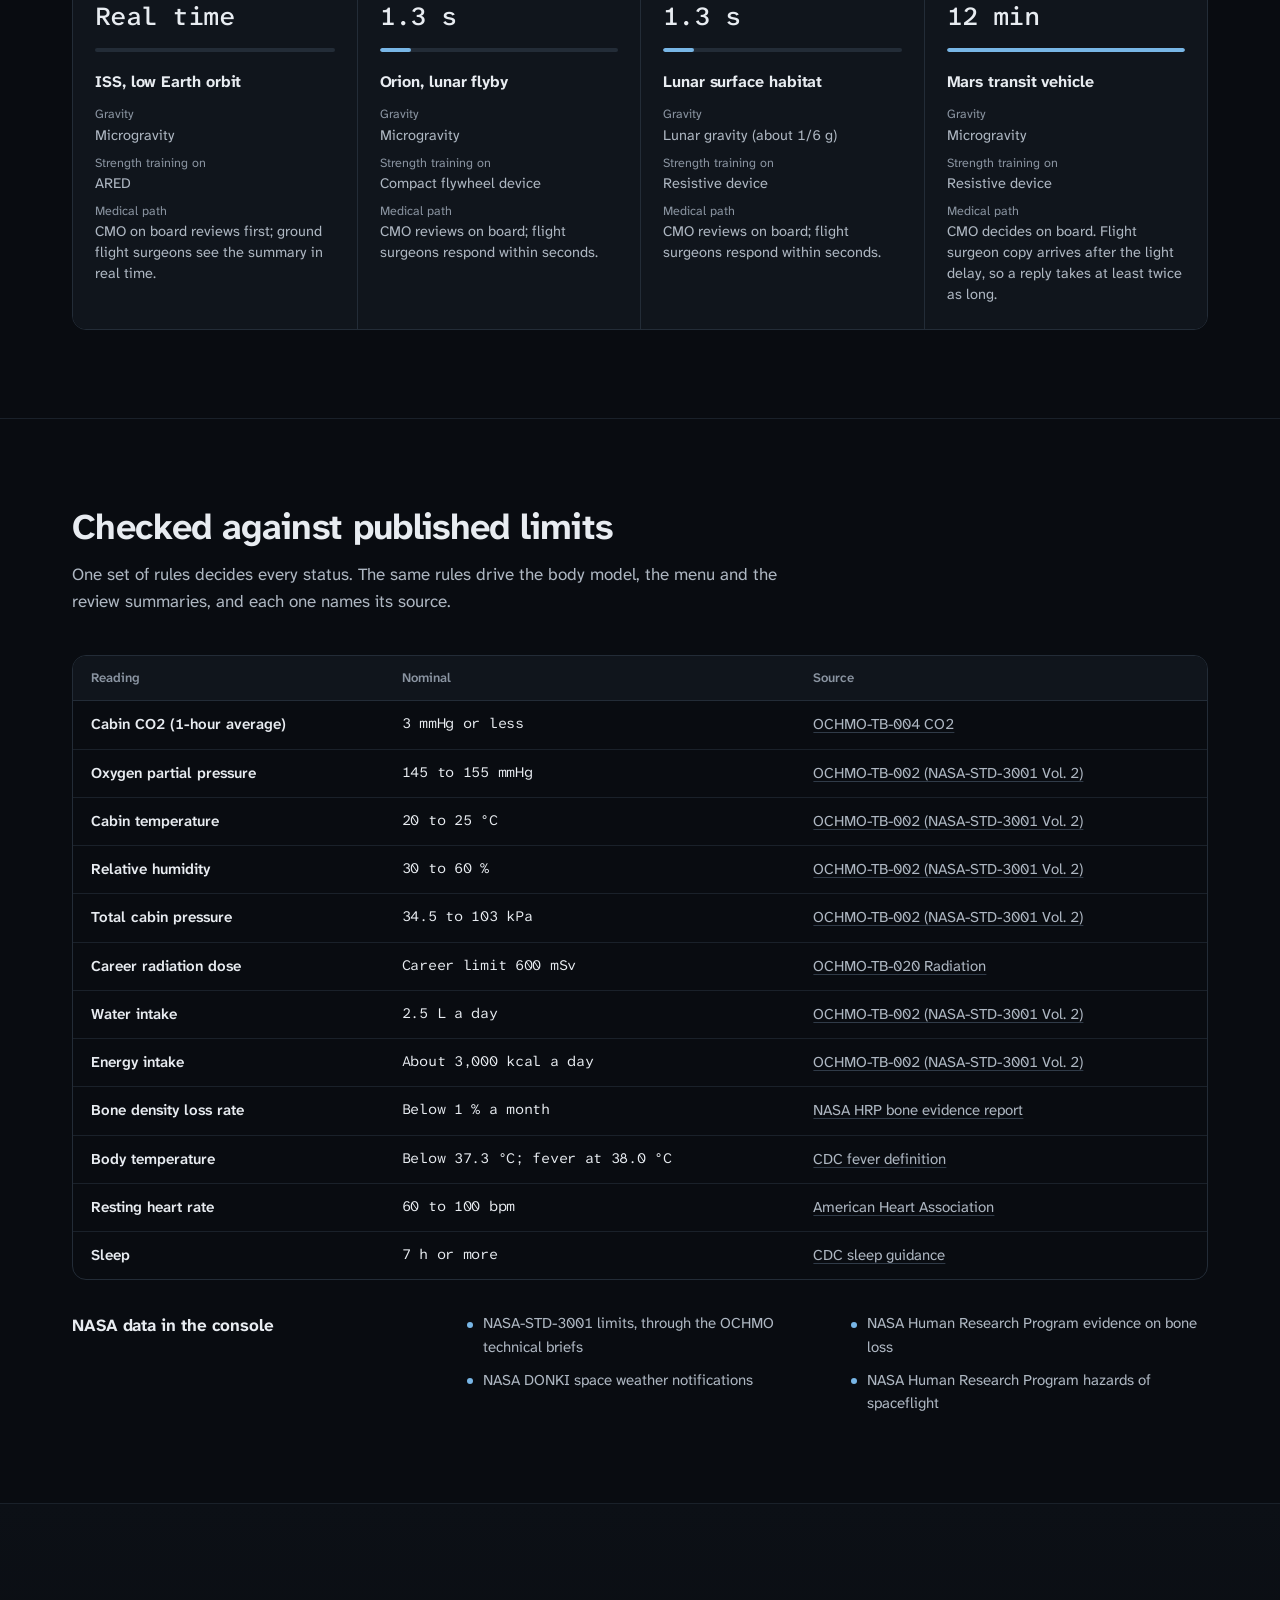
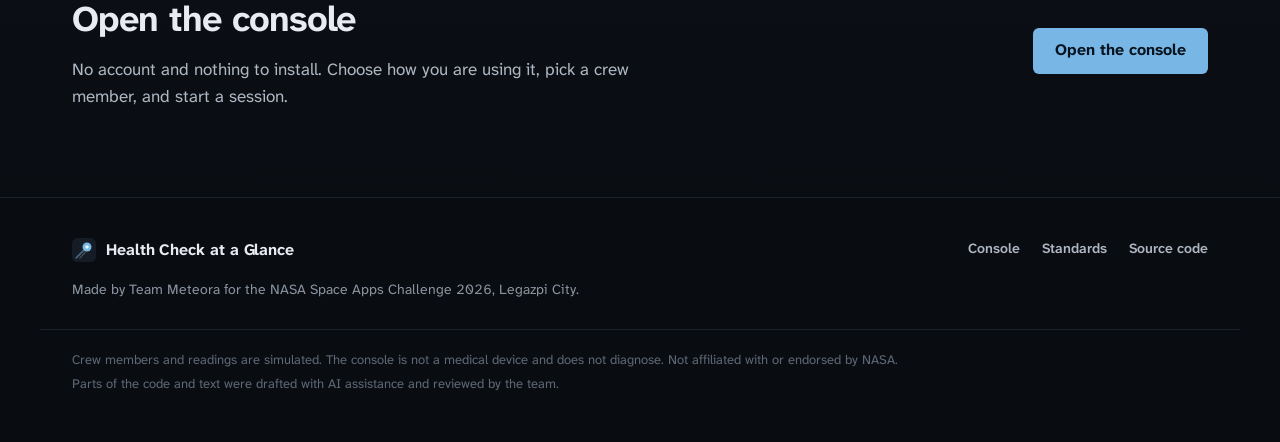
==== commit 559745fb: "Add home page, session sign-in and Vercel deployment - Home page at / with the console's body model," ====
--- a/index.html
+++ b/index.html
@@ -2,52 +2,189 @@
 <html lang="en">
 <head>
 <meta charset="UTF-8">
-<meta name="viewport" content="width=device-width, initial-scale=1.0">
-<title>Health Check at a Glance</title>
-<meta name="description" content="Crew health console: body model, readings, guides and medical review, all on board.">
+<meta name="viewport" content="width=device-width, initial-scale=1">
+<title>Health Check at a Glance · Crew health console</title>
+<meta name="description" content="An offline crew health console for long space missions. One body model, readings checked against flight health limits, first-aid guides, and medical review by the Crew Medical Officer.">
+<meta name="theme-color" content="#090C11">
+<meta property="og:type" content="website">
+<meta property="og:title" content="Health Check at a Glance">
+<meta property="og:description" content="An offline crew health console for long space missions: one body model, readings checked against flight health limits, and medical review on board.">
+<meta property="og:image" content="assets/img/og.png">
+<meta name="twitter:card" content="summary_large_image">
 <link rel="icon" href="assets/img/mark.svg" type="image/svg+xml">
-<link rel="stylesheet" href="assets/css/app.css"><!-- avoid-ai-design-ignore: K7 (focus styles live in app.css: :focus-visible) -->
+<link rel="apple-touch-icon" href="assets/img/icon-180.png">
+<!-- avoid-ai-design-ignore: K7 (focus styles live in site.css: :focus-visible) -->
+<link rel="stylesheet" href="assets/css/base.css">
+<!-- avoid-ai-design-ignore: K7 (focus styles live in site.css: :focus-visible) -->
+<link rel="stylesheet" href="assets/css/site.css">
+<script src="assets/js/data.js" defer></script>
+<script src="assets/js/figures.js" defer></script>
+<script src="assets/js/site.js" defer></script>
 </head>
 <body>
-<div class="app" id="app" data-view="overview">
-  <!-- The deck: who is being looked at, where to go, and the body model. It never changes screen. -->
-  <section class="deck" aria-label="Crew member and body model">
-    <header class="ident">
-      <div class="who">
-        <label class="crew-pick"><span class="sr">Crew member</span><select id="crewSel"></select></label>
-        <div class="who-sub" id="whoSub"></div>
+<a class="skip" href="#main">Skip to content</a>
+
+<header class="top">
+  <div class="wrap top-in">
+    <a class="brand" href="index.html" aria-label="Health Check at a Glance, home"><img src="assets/img/mark.svg" alt="" width="28" height="28"><span>Health Check at a Glance</span></a>
+    <nav class="top-nav" aria-label="Sections">
+      <a href="#how">How it works</a>
+      <a href="#console">Inside the console</a>
+      <a href="#missions">Missions</a>
+      <a href="#standards">Standards</a>
+    </nav>
+    <a class="btn primary" href="console.html">Open the console</a>
+  </div>
+</header>
+
+<main id="main">
+  <section class="hero wrap" aria-labelledby="heroT">
+    <div class="hero-copy">
+      <p class="kicker">Crew health console for long-duration missions</p>
+      <h1 id="heroT">Know where your body stands, even when Earth is minutes away.</h1>
+      <p class="lede">Health Check at a Glance brings body readings, cabin air and space weather onto one body model. Each reading is checked against flight health limits, explained in plain words, and tied to a next step: an exercise, a first-aid guide, or a summary for the Crew Medical Officer to approve.</p>
+      <div class="cta">
+        <a class="btn primary lg" href="console.html">Open the console</a>
+        <a class="btn ghost lg" href="#how">How it works</a>
       </div>
-      <dl class="mission">
-        <div><dt>Mission</dt><dd><select id="missionSel" aria-label="Mission"></select></dd></div>
-        <div><dt>Elapsed</dt><dd class="num" id="met">--</dd></div>
-        <div><dt>Ground link</dt><dd class="link" id="linkChip"></dd></div>
+      <dl class="facts">
+        <div><dt>Works offline</dt><dd>Runs on board with no network link</dd></div>
+        <div><dt data-count="missions">4 missions</dt><dd>From the ISS to a Mars transit</dd></div>
+        <div><dt data-count="almanac">41 entries</dt><dd>First aid, exercise and daily health</dd></div>
       </dl>
-    </header>
-    <div class="rail">
-      <nav class="ann" id="ann" aria-label="Main"></nav>
-      <div class="rolebox">
-        <span class="ann-l" id="roleLbl">Using as</span>
-        <div class="seg role slider" role="group" aria-labelledby="roleLbl">
-          <button class="role-btn on" data-role="astro" aria-pressed="true">Astronaut</button>
-          <button class="role-btn" data-role="cmo" aria-pressed="false">Medical officer</button>
-          <i class="ink" aria-hidden="true"></i>
-        </div>
+    </div>
+
+    <figure class="hero-fig">
+      <div class="fig-modes" role="tablist" aria-label="Body view">
+        <button role="tab" aria-selected="true" data-fig="train">Train</button>
+        <button role="tab" aria-selected="false" data-fig="treat">Treat</button>
+        <button role="tab" aria-selected="false" data-fig="organs">Organs</button>
+        <button role="tab" aria-selected="false" data-fig="elements">Elements</button>
+      </div>
+      <div class="fig-stage" id="figStage" role="img" aria-label="Front and back body model, colored by status"></div>
+      <figcaption>
+        <p id="figText">Each muscle group is colored by strength against preflight. Here the calves and shins are at Warning.</p>
+        <ul class="legend" aria-label="Status key">
+          <li><i class="sw good"></i>Nominal</li>
+          <li><i class="sw warn"></i>Caution, dotted</li>
+          <li><i class="sw bad"></i>Warning, hatched</li>
+        </ul>
+        <p class="note">Sample crew member. Readings are simulated.</p>
+      </figcaption>
+    </figure>
+  </section>
+
+  <section class="band" id="how" aria-labelledby="howT">
+    <div class="wrap">
+      <header class="sec-h">
+        <h2 id="howT">From a reading to a decision</h2>
+        <p>The console follows the same path every time, so a crew member knows what happens after each check.</p>
+      </header>
+      <ol class="flow">
+        <li>
+          <h3>Check in</h3>
+          <p>Each morning the astronaut logs vitals from the on-board sensors, then water, sleep, mood and any symptoms. A photo can be attached for a skin change or an injury.</p>
+        </li>
+        <li>
+          <h3>See the status</h3>
+          <p>Every reading is compared with its limit. Status always pairs a color with a shape and a word, and the body model adds a texture, so it never relies on color alone.</p>
+          <div class="chips" id="statusChips"></div>
+        </li>
+        <li>
+          <h3>Follow a guide</h3>
+          <p>Low strength opens exercises on the equipment carried on that mission. A symptom opens a first-aid guide adapted for microgravity, which starts with red-flag checks.</p>
+        </li>
+        <li>
+          <h3>Send for review</h3>
+          <p>When a reading needs a professional, the console builds a summary with the readings, the 14-day range, cabin conditions, symptoms and steps already taken. The Crew Medical Officer decides.</p>
+          <div class="chips"><span class="chip">Approve</span><span class="chip">Re-measure</span><span class="chip">Escalate</span></div>
+        </li>
+      </ol>
+    </div>
+  </section>
+
+  <section class="band" id="console" aria-labelledby="conT">
+    <div class="wrap">
+      <header class="sec-h">
+        <h2 id="conT">Inside the console</h2>
+        <p>The body model stays on screen. Everything about the crew member opens in the panel beside it, so the astronaut never loses their place.</p>
+      </header>
+      <figure class="shot">
+        <img src="assets/img/console.webp" width="2880" height="1800" loading="lazy" decoding="async" alt="The console overview: navigation on the left, the front and back body model in the middle, and a panel on the right listing readings that need attention.">
+        <figcaption>Overview for a sample crew member. Readings are simulated.</figcaption>
+      </figure>
+      <div class="features">
+        <article><h3>Daily check-in</h3><p>Fill vitals from the sensors or type them in, log water by the cup, rate mood, tick symptoms and attach a photo.</p></article>
+        <article><h3>Trends</h3><p>Fourteen-day charts with the normal band shaded. A crosshair reads any day, and readings outside the band are counted on the menu.</p></article>
+        <article><h3>Medical review</h3><p>A summary moves from sent to received and under review, then ends approved, sent back for a re-measure, or escalated to flight surgeons.</p></article>
+        <article><h3>Habitat</h3><p>Carbon dioxide, oxygen, temperature, humidity, pressure and radiation for each module, checked against flight limits.</p></article>
+        <article><h3>Space weather</h3><p>Solar event notifications from NASA DONKI, live when a link is up and kept on board when it is not, with a shelter drill.</p></article>
+        <article><h3>Almanac</h3><p>Offline entries for first aid, exercise and daily health. Searchable with no network, and linked from every guide.</p></article>
       </div>
     </div>
-    <div class="bodybar">
-      <div class="modes slider" role="tablist" aria-label="Body view" id="modes"></div>
-      <div class="legend" id="legend"></div>
+  </section>
+
+  <section class="band" id="missions" aria-labelledby="misT">
+    <div class="wrap">
+      <header class="sec-h">
+        <h2 id="misT">One console, four missions</h2>
+        <p>Gravity, equipment and the delay to Earth change with the mission. Exercise names follow the equipment carried, and escalation advice accounts for how long a reply takes.</p>
+      </header>
+      <div class="missions" id="missionList"></div>
     </div>
-    <div class="stage" id="stage"></div>
   </section>
-  <!-- Everything about the astronaut opens here. -->
-  <aside class="panel" id="panel" aria-live="polite"><div class="panel-in" id="panelIn"></div></aside>
-</div>
-<div class="toast-wrap" id="toasts" aria-live="polite"></div>
-<div class="tip" id="tip" hidden></div>
-<div class="modal" id="modal" hidden><div class="modal-card" role="dialog" aria-modal="true"><div id="modalBody"></div></div></div>
-<script src="assets/js/geometry.js"></script>
-<script src="assets/js/data.js"></script>
-<script src="assets/js/app.js"></script>
+
+  <section class="band" id="standards" aria-labelledby="stdT">
+    <div class="wrap">
+      <header class="sec-h">
+        <h2 id="stdT">Checked against published limits</h2>
+        <p>One set of rules decides every status. The same rules drive the body model, the menu and the review summaries, and each one names its source.</p>
+      </header>
+      <div class="tbl-wrap">
+        <table class="std">
+          <thead><tr><th scope="col">Reading</th><th scope="col">Nominal</th><th scope="col">Source</th></tr></thead>
+          <tbody id="stdRows"></tbody>
+        </table>
+      </div>
+      <div class="nasa">
+        <h3>NASA data in the console</h3>
+        <ul>
+          <li>NASA-STD-3001 limits, through the OCHMO technical briefs</li>
+          <li>NASA Human Research Program evidence on bone loss</li>
+          <li>NASA DONKI space weather notifications</li>
+          <li>NASA Human Research Program hazards of spaceflight</li>
+        </ul>
+      </div>
+    </div>
+  </section>
+
+  <section class="band close" aria-labelledby="goT">
+    <div class="wrap close-in">
+      <div>
+        <h2 id="goT">Open the console</h2>
+        <p>No account and nothing to install. Choose how you are using it, pick a crew member, and start a session.</p>
+      </div>
+      <a class="btn primary lg" href="console.html">Open the console</a>
+    </div>
+  </section>
+</main>
+
+<footer class="foot">
+  <div class="wrap foot-in">
+    <div class="foot-id">
+      <a class="brand" href="index.html"><img src="assets/img/mark.svg" alt="" width="24" height="24"><span>Health Check at a Glance</span></a>
+      <p>Made by Team Meteora for the NASA Space Apps Challenge 2026, Legazpi City.</p>
+    </div>
+    <nav class="foot-nav" aria-label="Footer">
+      <a href="console.html">Console</a>
+      <a href="#standards">Standards</a>
+      <a href="https://github.com/spiderfbb/meteora-health-check" rel="noopener">Source code</a>
+    </nav>
+  </div>
+  <div class="wrap foot-fine">
+    <p>Crew members and readings are simulated. The console is not a medical device and does not diagnose. Not affiliated with or endorsed by NASA.</p>
+    <p>Parts of the code and text were drafted with AI assistance and reviewed by the team.</p>
+  </div>
+</footer>
 </body>
 </html>
--- a/assets/css/base.css
+++ b/assets/css/base.css
@@ -0,0 +1,32 @@
+/* Shared base for the site and the console: type, color tokens, status helpers.
+   Type is Atkinson Hyperlegible Next, designed to stay readable for people with low vision (long missions can change
+   eyesight); numbers use Atkinson Hyperlegible Mono so readings line up and 0/O, 1/l never mix.
+   Color is reserved for status. One accent marks selection, focus and the main action. */
+@font-face{font-family:"Atkinson Hyperlegible Next";src:url(../fonts/atkinson-next-latin-400.woff2) format("woff2");font-weight:400;font-display:swap}
+@font-face{font-family:"Atkinson Hyperlegible Next";src:url(../fonts/atkinson-next-latin-500.woff2) format("woff2");font-weight:500;font-display:swap}
+@font-face{font-family:"Atkinson Hyperlegible Next";src:url(../fonts/atkinson-next-latin-600.woff2) format("woff2");font-weight:600;font-display:swap}
+@font-face{font-family:"Atkinson Hyperlegible Next";src:url(../fonts/atkinson-next-latin-700.woff2) format("woff2");font-weight:700;font-display:swap}
+@font-face{font-family:"Atkinson Hyperlegible Mono";src:url(../fonts/atkinson-mono-latin-400.woff2) format("woff2");font-weight:400;font-display:swap}
+@font-face{font-family:"Atkinson Hyperlegible Mono";src:url(../fonts/atkinson-mono-latin-500.woff2) format("woff2");font-weight:500;font-display:swap}
+@font-face{font-family:"Atkinson Hyperlegible Mono";src:url(../fonts/atkinson-mono-latin-600.woff2) format("woff2");font-weight:600;font-display:swap}
+
+:root{
+  color-scheme:dark;
+  /* surfaces, darkest to lightest: neutral graphite, so status colors carry the meaning */
+  --void:#090C11; --hull:#0C1016; --panel:#10151C; --raised:#161C25; --raised2:#1C242F; --float:#151B23;
+  --line:#232C37; --line2:#1A212A; --line3:#303B48;
+  /* text */
+  --ink:#E8ECF1; --ink2:#AEB7C2; --muted:#8A94A1; --faint:#5F6976;
+  /* one accent: selection, focus and the main action */
+  --accent:#78B6E6; --accent-dim:rgba(120,182,230,.13); --accent-line:rgba(120,182,230,.55); --accent-ink:#07131D;
+  /* status */
+  --good:#3DB97A; --warn:#E3A23B; --bad:#E85D5A;
+  --good-bg:rgba(61,185,122,.12); --warn-bg:rgba(227,162,59,.13); --bad-bg:rgba(232,93,90,.14); --info-bg:rgba(120,182,230,.11);
+  --r:6px; --r-sm:5px; --r-lg:10px;
+  --pw:520px; --ease:cubic-bezier(.22,.8,.24,1);
+  --sans:"Atkinson Hyperlegible Next","Segoe UI",system-ui,sans-serif;
+  --mono:"Atkinson Hyperlegible Mono",ui-monospace,Consolas,monospace;
+  --cond:var(--sans);
+  font-family:var(--sans);
+}
+.s-good{--st:var(--good)}.s-warn{--st:var(--warn)}.s-bad{--st:var(--bad)}.s-info{--st:var(--accent)}.s-off{--st:var(--faint)}
--- a/assets/css/site.css
+++ b/assets/css/site.css
@@ -0,0 +1,181 @@
+/* Health Check at a Glance: the public home page.
+   Uses the console's tokens (base.css) so the site and the console read as one product.
+   The page leads with the console's own body model; status colors appear only where they mean status. */
+*{box-sizing:border-box;margin:0;padding:0}
+html{scroll-behavior:smooth;scroll-padding-top:76px}
+@media (prefers-reduced-motion:reduce){html{scroll-behavior:auto}*{transition:none!important;animation:none!important}}
+body{background:var(--void);color:var(--ink);font-size:16px;line-height:1.55;-webkit-font-smoothing:antialiased;font-variant-numeric:tabular-nums}
+img,svg{display:block;max-width:100%}
+a{color:var(--accent)}
+button{font:inherit;color:inherit;border:none;background:none;cursor:pointer}
+:focus-visible{outline:2px solid var(--accent);outline-offset:3px;border-radius:4px}
+.wrap{width:100%;max-width:1200px;margin:0 auto;padding:0 32px}
+.skip{position:absolute;left:16px;top:-60px;z-index:100;padding:10px 14px;border-radius:var(--r);background:var(--accent);color:var(--accent-ink);font-weight:700;text-decoration:none}
+.skip:focus{top:12px}
+
+/* buttons */
+.btn{display:inline-flex;align-items:center;justify-content:center;gap:8px;height:38px;padding:0 16px;border-radius:var(--r);font-weight:700;font-size:15px;text-decoration:none;white-space:nowrap;
+  transition:background-color .18s,border-color .18s,color .18s}
+.btn.primary{background:var(--accent);color:var(--accent-ink)}
+.btn.primary:hover{background:#93C6EE}
+.btn.ghost{border:1px solid var(--line3);color:var(--ink)}
+.btn.ghost:hover{background:var(--raised);border-color:#3D4A59}
+.btn.lg{height:46px;padding:0 22px;font-size:16px}
+
+/* top bar */
+.top{position:sticky;top:0;z-index:20;background:var(--void);border-bottom:1px solid var(--line2)}
+.top-in{display:flex;align-items:center;gap:28px;height:64px}
+.brand{display:inline-flex;align-items:center;gap:10px;color:var(--ink);text-decoration:none;font-weight:700;font-size:16px;letter-spacing:-.005em;white-space:nowrap}
+.top-nav{display:flex;gap:4px}
+.top-in>.brand{margin-right:auto}
+.top-nav a{color:var(--ink2);text-decoration:none;font-size:14.5px;font-weight:600;padding:7px 11px;border-radius:var(--r);transition:color .18s,background-color .18s}
+.top-nav a:hover{color:var(--ink);background:var(--raised)}
+
+/* hero: the console's own body model, switchable by mode */
+.hero{display:grid;grid-template-columns:minmax(0,5fr) minmax(0,6fr);gap:56px;align-items:center;padding-top:64px;padding-bottom:72px}
+.kicker{font-size:15px;font-weight:600;color:var(--accent);margin-bottom:14px}
+.hero h1{font-size:clamp(34px,4.4vw,54px);line-height:1.06;font-weight:700;letter-spacing:-.022em;max-width:15ch}
+.lede{margin-top:20px;font-size:18px;line-height:1.6;color:var(--ink2);max-width:52ch}
+.cta{display:flex;flex-wrap:wrap;gap:12px;margin-top:30px}
+.facts{display:grid;grid-template-columns:repeat(3,minmax(0,1fr));gap:0;margin-top:44px;border-top:1px solid var(--line)}
+.facts div{padding:16px 18px 0 0}
+.facts div+div{padding-left:18px;border-left:1px solid var(--line2)}
+.facts dt{font-weight:700;font-size:16px}
+.facts dd{color:var(--muted);font-size:14px;line-height:1.45;margin-top:2px}
+
+.hero-fig{position:relative;border:1px solid var(--line);border-radius:14px;padding:16px 18px 18px;
+  background:radial-gradient(ellipse 70% 60% at 50% 55%,#121821 0%,#0B0F15 65%,var(--hull) 100%)}
+.fig-modes{display:flex;gap:4px;padding:4px;border:1px solid var(--line);border-radius:var(--r-lg);background:var(--panel);width:max-content;max-width:100%}
+.fig-modes button{padding:7px 14px;border-radius:7px;font-size:14.5px;font-weight:600;color:var(--ink2);transition:background-color .2s,color .2s}
+.fig-modes button:hover{color:var(--ink);background:var(--raised)}
+.fig-modes button[aria-selected=true]{background:var(--raised2);color:var(--ink);box-shadow:inset 0 0 0 1px var(--accent-line)}
+.fig-stage{aspect-ratio:626/560;margin-top:8px;display:grid}
+.fig-stage svg{width:100%;height:100%;grid-area:1/1;transition:opacity .35s var(--ease)}
+.fig-stage svg.out{opacity:0}
+.fig-stage svg text{font-family:var(--sans)}
+.hero-fig figcaption{border-top:1px solid var(--line2);padding-top:12px;margin-top:6px}
+#figText{font-size:15px;color:var(--ink2);min-height:3.1em}
+.legend{display:flex;flex-wrap:wrap;gap:6px 18px;list-style:none;margin-top:8px;font-size:13.5px;color:var(--ink2)}
+.legend li{display:flex;align-items:center;gap:7px}
+.sw{width:13px;height:13px;border-radius:3px;flex:none}
+.sw.good{background:#2F7D57}
+.sw.warn{background:radial-gradient(circle,#F0C77F 1.1px,transparent 1.4px) 0 0/4px 4px,#B98432}
+.sw.bad{background:repeating-linear-gradient(45deg,#F2A09E 0 1.2px,transparent 1.2px 4px),#C65553}
+.note{font-size:13px;color:var(--faint);margin-top:8px}
+
+/* sections */
+.band{border-top:1px solid var(--line2);padding:88px 0}
+.sec-h{max-width:720px;margin-bottom:40px}
+.sec-h h2{font-size:clamp(28px,3vw,36px);line-height:1.15;font-weight:700;letter-spacing:-.018em}
+.sec-h p{margin-top:12px;font-size:17px;color:var(--ink2);line-height:1.6}
+h3{font-size:17px;font-weight:700;letter-spacing:-.005em}
+
+/* how it works: one path, four stops */
+.flow{list-style:none;display:grid;grid-template-columns:repeat(4,minmax(0,1fr));gap:28px;counter-reset:step;position:relative}
+.flow::before{content:"";position:absolute;left:5px;right:0;top:5px;height:1px;background:linear-gradient(90deg,var(--accent-line),var(--line) 70%)}
+.flow li{position:relative;padding-top:30px}
+.flow li::before{content:"";position:absolute;left:0;top:0;width:11px;height:11px;border-radius:50%;background:var(--void);border:2px solid var(--accent)}
+.flow p{margin-top:8px;font-size:15px;color:var(--ink2);line-height:1.6}
+.chips{display:flex;flex-wrap:wrap;gap:6px;margin-top:14px}
+.chip{display:inline-flex;align-items:center;gap:6px;height:28px;padding:0 10px;border-radius:999px;border:1px solid var(--line3);font-size:13.5px;font-weight:600;color:var(--ink2)}
+.chip.st{border-color:transparent;color:var(--st);background:color-mix(in srgb,var(--st) 13%,transparent)}
+.chip svg{width:12px;height:12px}
+
+/* inside the console */
+.shot{border:1px solid var(--line);border-radius:14px;overflow:hidden;background:var(--hull)}
+.shot img{width:100%;height:auto}
+.shot figcaption{padding:10px 16px;font-size:13.5px;color:var(--faint);border-top:1px solid var(--line2)}
+.features{display:grid;grid-template-columns:repeat(3,minmax(0,1fr));gap:0 40px;margin-top:48px}
+.features article{padding:20px 0 26px;border-top:1px solid var(--line)}
+.features p{margin-top:6px;font-size:15px;color:var(--ink2);line-height:1.6}
+
+/* missions */
+.missions{display:grid;grid-template-columns:repeat(4,minmax(0,1fr));border:1px solid var(--line);border-radius:14px;overflow:hidden}
+.mis{padding:22px 22px 24px;background:var(--panel)}
+.mis+.mis{border-left:1px solid var(--line)}
+.mis small{display:block;font-size:13px;color:var(--muted)}
+.mis .delay{font-family:var(--mono);font-size:26px;font-weight:500;letter-spacing:-.02em;margin:6px 0 2px;color:var(--ink)}
+.mis .bar{height:4px;border-radius:2px;background:var(--line);margin:12px 0 18px;overflow:hidden}
+.mis .bar i{display:block;height:100%;background:var(--accent);border-radius:2px}
+.mis h3{font-size:16px}
+.mis dl{margin-top:10px;display:grid;gap:8px}
+.mis dt{font-size:12.5px;color:var(--muted)}
+.mis dd{font-size:14.5px;color:var(--ink2);line-height:1.45}
+
+/* standards */
+.tbl-wrap{border:1px solid var(--line);border-radius:14px;overflow:auto}
+.std{width:100%;border-collapse:collapse;font-size:15px}
+.std th{text-align:left;font-size:13px;font-weight:600;color:var(--muted);padding:12px 18px;background:var(--panel);border-bottom:1px solid var(--line)}
+.std td{padding:12px 18px;border-bottom:1px solid var(--line2);vertical-align:top}
+.std tr:last-child td{border-bottom:none}
+.std td:first-child{font-weight:600}
+.std td:nth-child(2){font-family:var(--mono);font-size:14.5px;letter-spacing:-.02em;color:var(--ink);white-space:nowrap}
+.std td:last-child a{color:var(--ink2);text-decoration-color:var(--line3);text-underline-offset:3px}
+.std td:last-child a:hover{color:var(--accent);text-decoration-color:currentColor}
+.nasa{margin-top:32px;display:grid;grid-template-columns:minmax(0,1fr) minmax(0,2fr);gap:24px;align-items:start}
+.nasa ul{list-style:none;display:grid;grid-template-columns:1fr 1fr;gap:10px 28px}
+.nasa li{font-size:15px;color:var(--ink2);padding-left:16px;position:relative}
+.nasa li::before{content:"";position:absolute;left:0;top:.62em;width:6px;height:6px;border-radius:50%;background:var(--accent)}
+
+/* closing */
+.close{background:linear-gradient(180deg,var(--hull),var(--void))}
+.close-in{display:flex;align-items:center;justify-content:space-between;gap:24px 40px;flex-wrap:wrap}
+.close h2{font-size:clamp(28px,3vw,36px);font-weight:700;letter-spacing:-.018em}
+.close p{margin-top:8px;color:var(--ink2);font-size:17px;max-width:56ch}
+
+/* footer */
+.foot{border-top:1px solid var(--line2);padding:40px 0 48px;font-size:14px;color:var(--muted)}
+.foot-in{display:flex;justify-content:space-between;gap:24px;flex-wrap:wrap}
+.foot-id p{margin-top:10px}
+.foot-nav{display:flex;gap:22px;flex-wrap:wrap}
+.foot-nav a{color:var(--ink2);text-decoration:none;font-weight:600}
+.foot-nav a:hover{color:var(--ink)}
+.foot-fine{margin-top:28px;padding-top:20px;border-top:1px solid var(--line2);display:grid;gap:4px;font-size:13px;color:var(--faint)}
+
+/* responsive */
+@media (max-width:1080px){
+  .hero{grid-template-columns:1fr;gap:44px;padding-top:48px}
+  .hero h1{max-width:20ch}
+  .hero-fig{max-width:720px}
+  .flow{grid-template-columns:repeat(2,minmax(0,1fr));row-gap:40px}
+  .flow::before{display:none}
+  .missions{grid-template-columns:repeat(2,minmax(0,1fr))}
+  .mis:nth-child(3){border-left:none}
+  .mis:nth-child(n+3){border-top:1px solid var(--line)}
+}
+@media (max-width:820px){
+  .top-nav{display:none}
+  .features{grid-template-columns:1fr 1fr}
+  .nasa{grid-template-columns:1fr}
+}
+@media (max-width:560px){
+  .wrap{padding:0 16px}
+  .top-in{gap:12px}
+  .brand span{font-size:15px}
+  .top-in .btn{height:36px;padding:0 12px;font-size:14px}
+  .band{padding:64px 0}
+  .lede{font-size:16.5px}
+  .cta .btn{flex:1}
+  .facts{grid-template-columns:1fr}
+  .facts div,.facts div+div{padding:12px 0;border-left:none;border-bottom:1px solid var(--line2)}
+  .hero-fig{padding:12px}
+  .fig-modes{width:100%}
+  .fig-modes button{flex:1;padding:7px 4px;font-size:13.5px}
+  .flow,.features,.missions{grid-template-columns:1fr}
+  .flow{row-gap:28px}
+  .flow::before{display:block;left:5px;right:auto;top:6px;bottom:6px;width:1px;height:auto;background:linear-gradient(180deg,var(--accent-line),var(--line) 80%)}
+  .flow li{padding:0 0 0 30px}
+  .mis+.mis{border-left:none;border-top:1px solid var(--line)}
+  .nasa ul{grid-template-columns:1fr}
+  .std thead{display:none}
+  .std,.std tbody,.std tr,.std td{display:block;width:100%}
+  .std tr{padding:12px 14px;border-bottom:1px solid var(--line2)}
+  .std tr:last-child{border-bottom:none}
+  .std td{padding:0;border:none}
+  .std td:nth-child(2){white-space:normal;margin:3px 0 4px}
+  .std td:last-child{font-size:13.5px}
+}
+
+/* not found */
+.nf{min-height:calc(100vh - 65px);display:flex;flex-direction:column;justify-content:center;padding-top:40px;padding-bottom:80px}
+.nf h1{font-size:clamp(32px,4vw,48px);line-height:1.1;font-weight:700;letter-spacing:-.02em}
